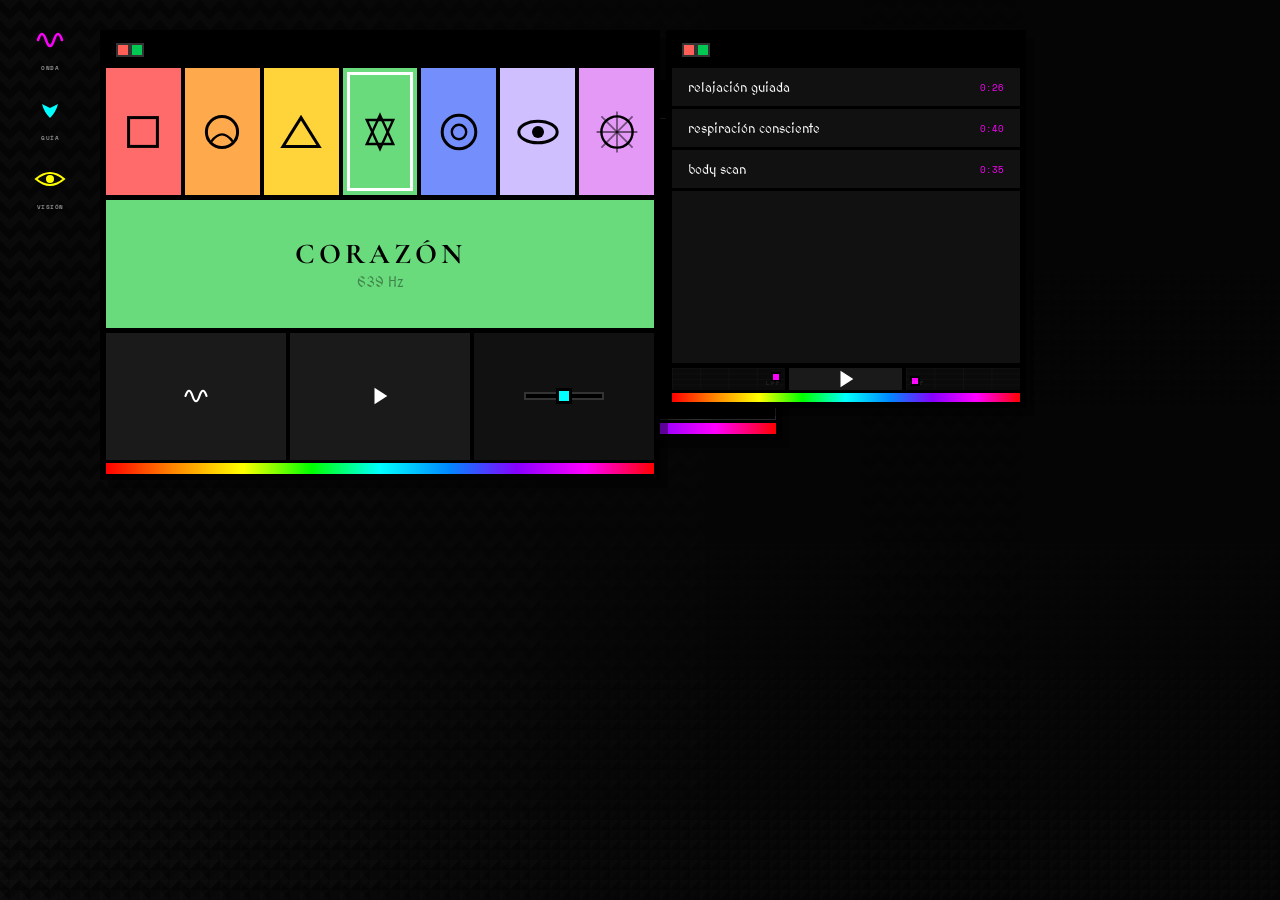
==== index.html @ 3170e8e4 "feat: fullscreen button, XY filter pads, subtle bg textures Fullscreen: - Green button next to red c" ====
<!DOCTYPE html>
<html lang="es">
<head>
  <meta charset="UTF-8">
  <meta name="viewport" content="width=device-width, initial-scale=1.0">
  <title>meditest</title>
  <link rel="preconnect" href="https://fonts.googleapis.com">
  <link href="https://fonts.googleapis.com/css2?family=Space+Mono:wght@400;700&family=Cormorant+Garamond:ital,wght@0,400;0,700;1,400&family=MedievalSharp&display=swap" rel="stylesheet">
  <link rel="stylesheet" href="style.css">
</head>
<body>

  <div id="escritorio">
    <div id="iconos"></div>
  </div>

  <!-- PLANTILLA: ventana chakra -->
  <template id="tmpl-chakra">
    <div class="ventana ventana-chakra" data-type="chakra">
      <div class="ventana-titlebar">
        <button class="ventana-cerrar" aria-label="cerrar"></button>
        <button class="ventana-fullscreen" aria-label="fullscreen"></button>
      </div>
      <div class="ventana-body">
        <div class="franja franja-chakras">
          <div class="chakra-row"></div>
        </div>
        <div class="franja franja-color">
          <div class="color-info">
            <span class="color-nombre"></span>
            <span class="color-freq"></span>
          </div>
        </div>
        <div class="franja franja-controles">
          <div class="ctrl-col">
            <button class="ctrl-btn modo-btn" title="Cambiar modo de sonido">
              <span class="modo-icon"><svg viewBox="0 0 32 32"><path d="M4 16 Q8 4 12 16 Q16 28 20 16 Q24 4 28 16" fill="none" stroke="currentColor" stroke-width="2.5" stroke-linecap="round"/></svg></span>
              <span class="modo-label"></span>
            </button>
          </div>
          <div class="ctrl-col">
            <button class="ctrl-btn play-btn" title="Play / Pause">
              <svg class="icon-play" viewBox="0 0 24 24" width="22" height="22"><polygon points="6,3 20,12 6,21" fill="currentColor"/></svg>
              <svg class="icon-pause" viewBox="0 0 24 24" width="22" height="22" style="display:none"><rect x="5" y="3" width="4" height="18" fill="currentColor"/><rect x="15" y="3" width="4" height="18" fill="currentColor"/></svg>
            </button>
          </div>
          <div class="ctrl-col">
            <div class="vol-wrap">
              <input type="range" class="vol-slider" min="0" max="1" step="0.01" value="0.5">
            </div>
          </div>
        </div>
        <div class="rainbow-bar"></div>
      </div>
    </div>
  </template>

  <!-- PLANTILLA: ventana meditaciones -->
  <template id="tmpl-medi">
    <div class="ventana ventana-medi" data-type="medi">
      <div class="ventana-titlebar">
        <button class="ventana-cerrar" aria-label="cerrar"></button>
        <button class="ventana-fullscreen" aria-label="fullscreen"></button>
      </div>
      <div class="ventana-body">
        <ul class="medi-lista"></ul>
        <div class="medi-controles">
          <div class="ctrl-col">
            <div class="filter-pad lpf-pad" title="LPF: X=cutoff, Y=resonance">
              <div class="pad-cursor"></div>
              <span class="pad-label">lpf</span>
            </div>
          </div>
          <div class="ctrl-col">
            <button class="ctrl-btn play-btn medi-play" title="Play / Pause">
              <svg class="icon-play" viewBox="0 0 24 24" width="22" height="22"><polygon points="6,3 20,12 6,21" fill="currentColor"/></svg>
              <svg class="icon-pause" viewBox="0 0 24 24" width="22" height="22" style="display:none"><rect x="5" y="3" width="4" height="18" fill="currentColor"/><rect x="15" y="3" width="4" height="18" fill="currentColor"/></svg>
            </button>
          </div>
          <div class="ctrl-col">
            <div class="filter-pad hpf-pad" title="HPF: X=cutoff, Y=resonance">
              <div class="pad-cursor"></div>
              <span class="pad-label">hpf</span>
            </div>
          </div>
        </div>
        <div class="rainbow-bar"></div>
      </div>
    </div>
  </template>

  <!-- PLANTILLA: ventana visualizador -->
  <template id="tmpl-viz">
    <div class="ventana ventana-viz" data-type="viz">
      <div class="ventana-titlebar">
        <button class="ventana-cerrar" aria-label="cerrar"></button>
        <button class="ventana-fullscreen" aria-label="fullscreen"></button>
      </div>
      <div class="ventana-body viz-body">
        <canvas class="viz-canvas"></canvas>
        <div class="viz-overlay">
          <span class="viz-preset-name"></span>
        </div>
        <div class="viz-no-audio">play something to see visuals</div>
      </div>
      <div class="rainbow-bar"></div>
    </div>
  </template>

  <!-- butterchurn -->
  <script src="vendor/butterchurn-presets/base.min.js" defer></script>
  <script type="module">
    import butterchurn from './vendor/butterchurn/butterchurn.js';
    window.butterchurn = butterchurn;
    window.dispatchEvent(new Event('butterchurn-ready'));
  </script>

  <!-- app modules -->
  <script src="audio-global.js"></script>
  <script src="sound-engines.js"></script>
  <script src="windows.js"></script>
  <script src="app-chakra.js"></script>
  <script src="app-medi.js"></script>
  <script src="app-viz.js"></script>
  <script src="app.js"></script>
</body>
</html>
---- style.css ----
/*
 * meditest — estilos
 *
 * Arcade cósmico: fondo negro + texturas geométricas visibles,
 * bordes muy gruesos negros, bloques de color sólido,
 * mix-blend-mode: difference en texturas,
 * fuentes: Cormorant Garamond (títulos), MedievalSharp (cuerpo), Space Mono (UI)
 */

/* ── reset ── */
*, *::before, *::after { margin: 0; padding: 0; box-sizing: border-box; }

:root {
  --bg: #050505;
  --surface: #111;
  --border: #000;
  --green: #00a651;
  --green-bright: #00e070;
  --cyan: #00ffff;
  --magenta: #ff00ff;
  --gold: #ffd700;
  --text: #fff;
  --text-dim: #888;
}

body {
  font-family: 'Space Mono', monospace;
  background: var(--bg);
  color: var(--text);
  min-height: 100vh;
  overflow: hidden;
  user-select: none;
}

/* ── TEXTURAS DE FONDO (2 capas sutiles con mask-image para degradado) ── */

/* capa 1: zigzag arrows — se desvanece hacia la derecha */
body::before {
  content: '';
  position: fixed;
  inset: 0;
  z-index: 0;
  pointer-events: none;
  mix-blend-mode: difference;
  opacity: 0.05;
  background-image:
    linear-gradient(135deg, #888 25%, transparent 25%),
    linear-gradient(225deg, #888 25%, transparent 25%),
    linear-gradient(45deg, #888 25%, transparent 25%),
    linear-gradient(315deg, #888 25%, transparent 25%);
  background-position: 10px 0, 10px 0, 0 0, 0 0;
  background-size: 20px 20px;
  -webkit-mask-image: linear-gradient(90deg, #000 0%, transparent 80%);
  mask-image: linear-gradient(90deg, #000 0%, transparent 80%);
}

/* capa 2: diagonal lines — se desvanece hacia arriba */
body::after {
  content: '';
  position: fixed;
  inset: 0;
  z-index: 0;
  pointer-events: none;
  mix-blend-mode: difference;
  opacity: 0.04;
  background-image: linear-gradient(-45deg, transparent, transparent 50%, #777 50%, #777);
  background-size: 10px 10px;
  -webkit-mask-image: linear-gradient(0deg, #000 0%, transparent 70%);
  mask-image: linear-gradient(0deg, #000 0%, transparent 70%);
}

/* ── escritorio ── */
#escritorio {
  width: 100vw;
  height: 100vh;
  position: relative;
  z-index: 1;
}

#iconos {
  position: absolute;
  top: 20px;
  left: 20px;
  display: flex;
  flex-direction: column;
  gap: 18px;
  z-index: 9999;
}

/* ── icono de escritorio ── */
.icono {
  width: 60px;
  display: flex;
  flex-direction: column;
  align-items: center;
  gap: 4px;
  cursor: pointer;
  transition: transform 0.15s;
}

.icono:hover { transform: translateY(-2px); }
.icono:active { transform: translateY(1px); }

.icono-img {
  width: 40px;
  height: 40px;
  display: flex;
  align-items: center;
  justify-content: center;
  background: none;
  border: none;
}

.icono-img svg {
  width: 32px;
  height: 32px;
}

.icono-label {
  font-size: 0.4rem;
  font-weight: 700;
  text-align: center;
  text-transform: uppercase;
  color: var(--text-dim);
  letter-spacing: 0.5px;
  line-height: 1.2;
}

.icono:hover .icono-label { color: var(--text); }

/* ── ventana genérica ── */
.ventana {
  position: absolute;
  background: var(--surface);
  border: 6px solid var(--border);
  display: flex;
  flex-direction: column;
  z-index: 10;
  animation: pop-in 0.2s ease-out;
  min-width: 280px;
  overflow: hidden;
  box-shadow: 8px 8px 0 rgba(0, 0, 0, 0.4);
}

@keyframes pop-in {
  from { opacity: 0; transform: scale(0.95) translateY(8px); }
  to   { opacity: 1; transform: scale(1) translateY(0); }
}

@keyframes pop-out {
  from { opacity: 1; transform: scale(1); }
  to   { opacity: 0; transform: scale(0.96) translateY(6px); }
}

.ventana.closing {
  animation: pop-out 0.15s ease-in forwards;
  pointer-events: none;
}

/* titlebar: thick top bar with close button */
.ventana-titlebar {
  display: flex;
  align-items: center;
  padding: 0 10px;
  height: 32px;
  background: #000;
  border-bottom: 5px solid #000;
  flex-shrink: 0;
  cursor: grab;
}

.ventana-titlebar:active { cursor: grabbing; }

.ventana-cerrar {
  width: 14px;
  height: 14px;
  background: #ff5f57;
  border: 2px solid #333;
  cursor: pointer;
  font-size: 0;
  transition: transform 0.1s;
  flex-shrink: 0;
}

.ventana-cerrar:hover { transform: scale(1.2); }
.ventana-cerrar:active { transform: scale(0.9); }

.ventana-fullscreen {
  width: 14px;
  height: 14px;
  background: #00c853;
  border: 2px solid #333;
  cursor: pointer;
  font-size: 0;
  transition: transform 0.1s, background 0.15s;
  flex-shrink: 0;
}

.ventana-fullscreen:hover { transform: scale(1.2); }
.ventana-fullscreen:active { transform: scale(0.9); }

/* when fullscreen, button turns yellow */
.ventana.is-fullscreen .ventana-fullscreen {
  background: #ffd700;
}

/* fullscreen state */
.ventana.is-fullscreen {
  position: fixed !important;
  top: 0 !important;
  left: 0 !important;
  width: 100vw !important;
  height: 100vh !important;
  z-index: 99990 !important;
  border-radius: 0;
}

/* hide old close btn class if any */
.ventana-cerrar-btn { display: none; }

/* body */
.ventana-body {
  flex: 1;
  display: flex;
  flex-direction: column;
  overflow: hidden;
  min-height: 0;
  position: relative;
}

/* ══════════════════════════════════
   VENTANA CHAKRA
   ══════════════════════════════════ */

.ventana-chakra {
  width: clamp(360px, 55vw, 560px);
  height: clamp(360px, 50vh, 460px);
}

/* franja genérica */
.franja {
  flex: 1;
  display: flex;
  align-items: center;
  justify-content: center;
  min-height: 0;
}

.franja + .franja {
  border-top: 5px solid var(--border);
}

/* franja 1: chakras — bloques de color */
.franja-chakras {
  padding: 0;
  overflow: hidden;
}

.chakra-row {
  display: flex;
  width: 100%;
  height: 100%;
}

.chakra-btn {
  flex: 1;
  display: flex;
  align-items: center;
  justify-content: center;
  height: 100%;
  border: none;
  border-right: 4px solid var(--border);
  background: transparent;
  cursor: pointer;
  padding: 0;
  transition: filter 0.15s;
  font-family: inherit;
  position: relative;
}

.chakra-btn:last-child { border-right: none; }
.chakra-btn:hover { filter: brightness(1.15); }

.chakra-btn.selected::after {
  content: '';
  position: absolute;
  inset: 4px;
  border: 3px solid #fff;
  pointer-events: none;
}

.chakra-btn svg {
  width: 48px;
  height: 48px;
}

/* franja 2: color */
.franja-color {
  transition: background 0.35s ease;
  position: relative;
}

.color-info {
  display: flex;
  flex-direction: column;
  align-items: center;
  gap: 2px;
  position: relative;
  z-index: 1;
}

.color-nombre {
  font-family: 'Cormorant Garamond', serif;
  font-size: clamp(1.2rem, 3.5vw, 1.8rem);
  font-weight: 700;
  text-transform: uppercase;
  color: #000;
  letter-spacing: 4px;
}

.color-freq {
  font-family: 'MedievalSharp', serif;
  font-size: clamp(0.65rem, 1.8vw, 0.85rem);
  color: rgba(0, 0, 0, 0.4);
}

/* franja 3: controles — 3 columnas */
.franja-controles {
  background: var(--surface);
  padding: 0;
  display: flex;
  align-items: stretch;
  justify-content: stretch;
}

.ctrl-col {
  flex: 1;
  display: flex;
  align-items: stretch;
  justify-content: stretch;
  border-right: 4px solid var(--border);
}

.ctrl-col:last-child { border-right: none; }

.ctrl-btn {
  width: 100%;
  height: 100%;
  border: none;
  background: #1a1a1a;
  cursor: pointer;
  display: flex;
  align-items: center;
  justify-content: center;
  transition: background 0.15s;
  font-family: 'Space Mono', monospace;
  color: var(--text);
}

.ctrl-btn:hover { background: #222; }

.ctrl-btn.active {
  background: var(--magenta);
  color: #000;
}

.modo-btn {
  flex-direction: column;
  gap: 0;
}

.modo-icon {
  display: flex;
  align-items: center;
  justify-content: center;
}

.modo-icon svg {
  width: 28px;
  height: 28px;
}

.modo-label:empty {
  display: none;
}

.play-btn svg { width: 22px; height: 22px; }

/* vol wrap fills its cell */
.vol-wrap {
  width: 100%;
  height: 100%;
  display: flex;
  align-items: center;
  justify-content: center;
}

/* volumen */
.vol-wrap {
  display: flex;
  align-items: center;
  gap: 6px;
  color: var(--text-dim);
}

.vol-slider {
  -webkit-appearance: none;
  appearance: none;
  width: clamp(50px, 10vw, 80px);
  height: 8px;
  background: #000;
  border: 2px solid #333;
  outline: none;
}

.vol-slider::-webkit-slider-thumb {
  -webkit-appearance: none;
  width: 16px;
  height: 16px;
  background: var(--cyan);
  border: 3px solid #000;
  cursor: pointer;
}

.vol-slider::-moz-range-thumb {
  width: 16px;
  height: 16px;
  background: var(--cyan);
  border: 3px solid #000;
  cursor: pointer;
  border-radius: 0;
}

/* rainbow bar */
.rainbow-bar {
  height: 14px;
  background: linear-gradient(90deg, #ff0000, #ff8800, #ffff00, #00ff00, #00ffff, #0088ff, #8800ff, #ff00ff, #ff0000);
  border-top: 3px solid var(--border);
  flex-shrink: 0;
}

/* no corner decorations */

/* ══════════════════════════════════
   VENTANA MEDITACIONES
   ══════════════════════════════════ */

.ventana-medi {
  width: clamp(260px, 36vw, 360px);
  height: clamp(280px, 42vh, 380px);
}

.ventana-medi .ventana-body {
  flex: 1;
  min-height: 0;
}

.medi-lista {
  list-style: none;
  flex: 1;
  overflow-y: auto;
  padding: 0;
  min-height: 0;
}

.medi-item {
  display: flex;
  align-items: center;
  justify-content: space-between;
  padding: 11px 16px;
  cursor: pointer;
  transition: background 0.15s;
  border-bottom: 3px solid var(--border);
  gap: 8px;
}

.medi-item:hover {
  background: #1a1a1a;
}

.medi-item.active {
  color: var(--cyan);
  background: #0a1a1a;
  border-left: 5px solid var(--cyan);
}

.medi-name {
  font-family: 'MedievalSharp', serif;
  font-size: 0.8rem;
}

.medi-dur {
  font-family: 'Space Mono', monospace;
  font-size: 0.55rem;
  color: var(--magenta);
  flex-shrink: 0;
}

.medi-controles {
  display: flex;
  align-items: stretch;
  justify-content: stretch;
  border-top: 5px solid var(--border);
  background: var(--surface);
  /* same height as chakra controls franja */
}

.medi-controles .ctrl-col {
  flex: 1;
  display: flex;
  align-items: stretch;
  justify-content: stretch;
  border-right: 4px solid var(--border);
}

.medi-controles .ctrl-col:last-child { border-right: none; }

.medi-now {
  display: none;
}

.medi-play {
  width: 100%;
  height: 100%;
  border: none;
}

/* XY filter pads */
.filter-pad {
  width: 100%;
  height: 100%;
  position: relative;
  background: #0a0a0a;
  cursor: crosshair;
  overflow: hidden;
  touch-action: none;
}

/* subtle grid lines inside pad */
.filter-pad::before {
  content: '';
  position: absolute;
  inset: 0;
  pointer-events: none;
  opacity: 0.08;
  background-image:
    linear-gradient(rgba(255,255,255,0.3) 1px, transparent 1px),
    linear-gradient(90deg, rgba(255,255,255,0.3) 1px, transparent 1px);
  background-size: 25% 25%;
}

.pad-cursor {
  position: absolute;
  width: 10px;
  height: 10px;
  background: var(--magenta);
  border: 2px solid #000;
  pointer-events: none;
  /* default position: top-right for LPF (max freq, min Q), bottom-left for HPF */
  right: 4px;
  top: 4px;
}

.hpf-pad .pad-cursor {
  right: auto;
  top: auto;
  left: 4px;
  bottom: 4px;
}

.pad-label {
  position: absolute;
  bottom: 3px;
  right: 4px;
  font-size: 0.4rem;
  color: rgba(255,255,255,0.15);
  text-transform: uppercase;
  letter-spacing: 1px;
  pointer-events: none;
}

.hpf-pad .pad-label {
  right: auto;
  left: 4px;
}

/* no corner decorations for medi */

/* rainbow for medi */
.ventana-medi .rainbow-bar {
  height: 12px;
}

/* ══════════════════════════════════
   VENTANA VISUALIZER
   ══════════════════════════════════ */

.ventana-viz {
  width: clamp(320px, 45vw, 500px);
  height: clamp(280px, 40vh, 400px);
}

.viz-body {
  flex: 1;
  position: relative;
  background: #000;
  min-height: 0;
}

.viz-canvas {
  width: 100%;
  height: 100%;
  display: block;
}

.viz-overlay {
  position: absolute;
  bottom: 8px;
  left: 0;
  right: 0;
  display: flex;
  align-items: center;
  justify-content: center;
  pointer-events: none;
}

.viz-preset-name {
  font-size: 0.45rem;
  color: rgba(255, 255, 255, 0.3);
  text-transform: lowercase;
  letter-spacing: 0.5px;
}

.viz-no-audio {
  position: absolute;
  inset: 0;
  display: flex;
  align-items: center;
  justify-content: center;
  font-family: 'MedievalSharp', serif;
  font-size: 0.7rem;
  color: var(--text-dim);
  letter-spacing: 1px;
}

/* ── scrollbar ── */
::-webkit-scrollbar { width: 6px; }
::-webkit-scrollbar-track { background: #000; }
::-webkit-scrollbar-thumb { background: #333; }
::-webkit-scrollbar-thumb:hover { background: #555; }

/* ── responsive ── */
@media (max-width: 600px) {
  #iconos {
    flex-direction: row;
    flex-wrap: wrap;
    top: 10px;
    left: 10px;
    gap: 10px;
  }

  .ventana {
    min-width: 0;
    width: calc(100vw - 16px) !important;
    left: 8px !important;
  }

  .ventana-chakra, .ventana-medi, .ventana-viz {
    width: calc(100vw - 16px) !important;
  }

  .chakra-btn svg {
    width: 32px;
    height: 32px;
  }
}
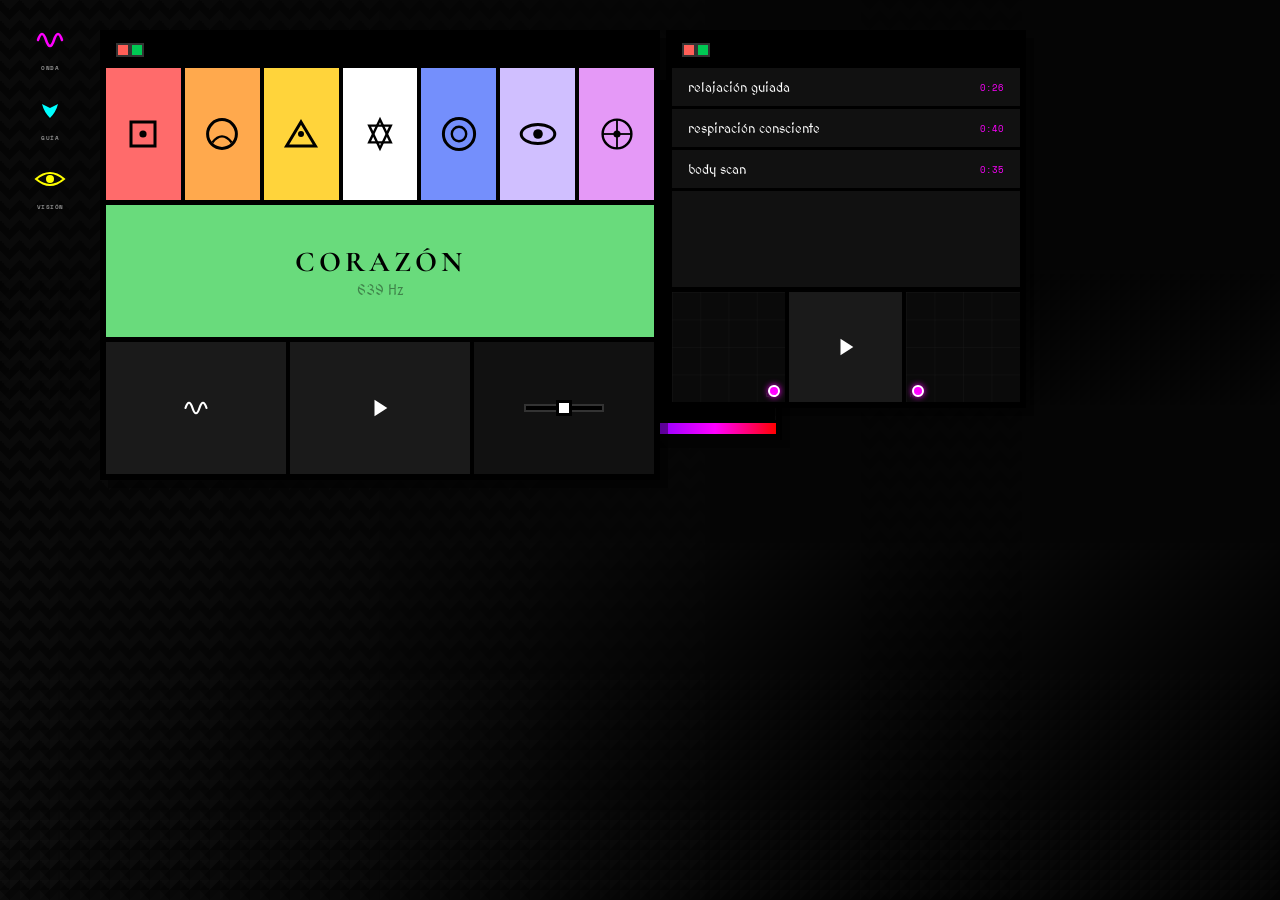
==== commit 74b5fc53: "fix: chakra icons, mode toggle icons, white controls, no rainbow, Q fix Chakra icons: - All SVGs con" ====
--- a/index.html
+++ b/index.html
@@ -50,7 +50,6 @@
             </div>
           </div>
         </div>
-        <div class="rainbow-bar"></div>
       </div>
     </div>
   </template>
@@ -84,7 +83,6 @@
             </div>
           </div>
         </div>
-        <div class="rainbow-bar"></div>
       </div>
     </div>
   </template>
--- a/style.css
+++ b/style.css
@@ -278,15 +278,12 @@
   position: relative;
 }
 
+.chakra-btn { background: var(--ch-bg, #333); }
 .chakra-btn:last-child { border-right: none; }
 .chakra-btn:hover { filter: brightness(1.15); }
 
-.chakra-btn.selected::after {
-  content: '';
-  position: absolute;
-  inset: 4px;
-  border: 3px solid #fff;
-  pointer-events: none;
+.chakra-btn.selected {
+  background: #fff;
 }
 
 .chakra-btn svg {
@@ -384,6 +381,7 @@
   display: none;
 }
 
+.play-btn { color: #fff; }
 .play-btn svg { width: 22px; height: 22px; }
 
 /* vol wrap fills its cell */
@@ -417,7 +415,7 @@
   -webkit-appearance: none;
   width: 16px;
   height: 16px;
-  background: var(--cyan);
+  background: #fff;
   border: 3px solid #000;
   cursor: pointer;
 }
@@ -425,7 +423,7 @@
 .vol-slider::-moz-range-thumb {
   width: 16px;
   height: 16px;
-  background: var(--cyan);
+  background: #fff;
   border: 3px solid #000;
   cursor: pointer;
   border-radius: 0;
@@ -453,11 +451,13 @@
 .ventana-medi .ventana-body {
   flex: 1;
   min-height: 0;
+  display: flex;
+  flex-direction: column;
 }
 
 .medi-lista {
   list-style: none;
-  flex: 1;
+  flex: 2;
   overflow-y: auto;
   padding: 0;
   min-height: 0;
@@ -502,7 +502,7 @@
   justify-content: stretch;
   border-top: 5px solid var(--border);
   background: var(--surface);
-  /* same height as chakra controls franja */
+  flex: 1;
 }
 
 .medi-controles .ctrl-col {
@@ -551,21 +551,22 @@
 
 .pad-cursor {
   position: absolute;
-  width: 10px;
-  height: 10px;
+  width: 12px;
+  height: 12px;
   background: var(--magenta);
-  border: 2px solid #000;
+  border: 2px solid #fff;
+  border-radius: 50%;
   pointer-events: none;
-  /* default position: top-right for LPF (max freq, min Q), bottom-left for HPF */
-  right: 4px;
-  top: 4px;
+  transform: translate(-50%, -50%);
+  /* default: LPF top-right (max freq, min Q) */
+  left: 90%;
+  top: 90%;
+  box-shadow: 0 0 6px var(--magenta);
 }
 
 .hpf-pad .pad-cursor {
-  right: auto;
-  top: auto;
-  left: 4px;
-  bottom: 4px;
+  left: 10%;
+  top: 90%;
 }
 
 .pad-label {
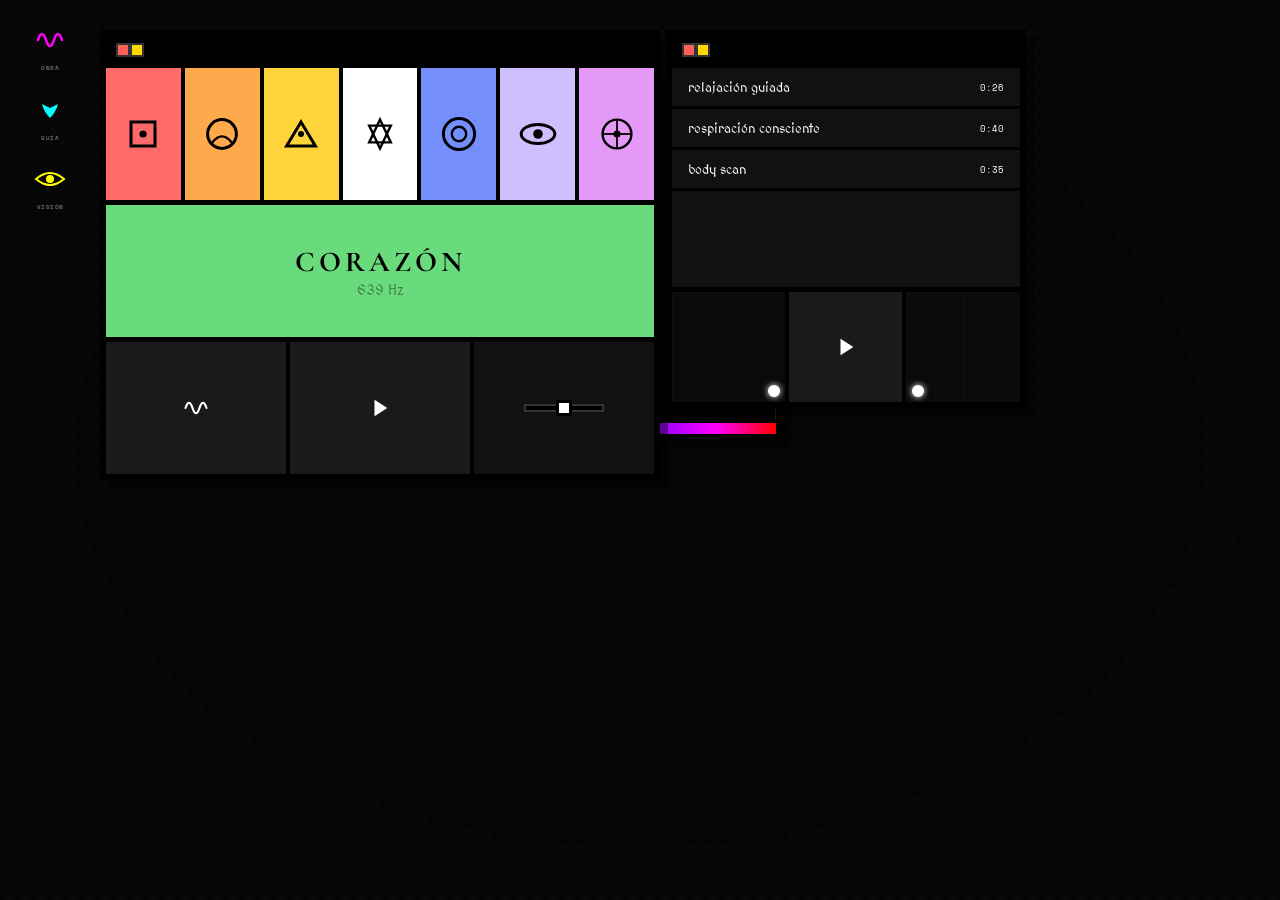
==== commit 352f061d: "feat: snap-to-grid, strip colors, radial bg textures Snap-to-grid (yellow button): - Divides viewpor" ====
--- a/index.html
+++ b/index.html
@@ -19,7 +19,7 @@
     <div class="ventana ventana-chakra" data-type="chakra">
       <div class="ventana-titlebar">
         <button class="ventana-cerrar" aria-label="cerrar"></button>
-        <button class="ventana-fullscreen" aria-label="fullscreen"></button>
+        <button class="ventana-snap" aria-label="snap to grid"></button>
       </div>
       <div class="ventana-body">
         <div class="franja franja-chakras">
@@ -59,7 +59,7 @@
     <div class="ventana ventana-medi" data-type="medi">
       <div class="ventana-titlebar">
         <button class="ventana-cerrar" aria-label="cerrar"></button>
-        <button class="ventana-fullscreen" aria-label="fullscreen"></button>
+        <button class="ventana-snap" aria-label="snap to grid"></button>
       </div>
       <div class="ventana-body">
         <ul class="medi-lista"></ul>
@@ -92,7 +92,7 @@
     <div class="ventana ventana-viz" data-type="viz">
       <div class="ventana-titlebar">
         <button class="ventana-cerrar" aria-label="cerrar"></button>
-        <button class="ventana-fullscreen" aria-label="fullscreen"></button>
+        <button class="ventana-snap" aria-label="snap to grid"></button>
       </div>
       <div class="ventana-body viz-body">
         <canvas class="viz-canvas"></canvas>
--- a/style.css
+++ b/style.css
@@ -14,13 +14,8 @@
   --bg: #050505;
   --surface: #111;
   --border: #000;
-  --green: #00a651;
-  --green-bright: #00e070;
-  --cyan: #00ffff;
-  --magenta: #ff00ff;
-  --gold: #ffd700;
   --text: #fff;
-  --text-dim: #888;
+  --text-dim: #666;
 }
 
 body {
@@ -32,9 +27,9 @@
   user-select: none;
 }
 
-/* ── TEXTURAS DE FONDO (2 capas sutiles con mask-image para degradado) ── */
-
-/* capa 1: zigzag arrows — se desvanece hacia la derecha */
+/* ── TEXTURAS DE FONDO (radiales + pattern con opacidades) ── */
+
+/* capa 1: dots pattern con variación radial de opacidad */
 body::before {
   content: '';
   position: fixed;
@@ -44,17 +39,14 @@
   mix-blend-mode: difference;
   opacity: 0.05;
   background-image:
-    linear-gradient(135deg, #888 25%, transparent 25%),
-    linear-gradient(225deg, #888 25%, transparent 25%),
-    linear-gradient(45deg, #888 25%, transparent 25%),
-    linear-gradient(315deg, #888 25%, transparent 25%);
-  background-position: 10px 0, 10px 0, 0 0, 0 0;
-  background-size: 20px 20px;
-  -webkit-mask-image: linear-gradient(90deg, #000 0%, transparent 80%);
-  mask-image: linear-gradient(90deg, #000 0%, transparent 80%);
-}
-
-/* capa 2: diagonal lines — se desvanece hacia arriba */
+    radial-gradient(circle, #999 1.2px, transparent 1.2px);
+  background-size: 24px 24px;
+  /* radial mask: visible en centro, desvanece en bordes */
+  -webkit-mask-image: radial-gradient(ellipse at 50% 50%, #000 20%, transparent 75%);
+  mask-image: radial-gradient(ellipse at 50% 50%, #000 20%, transparent 75%);
+}
+
+/* capa 2: zigzag pattern con variación radial opuesta */
 body::after {
   content: '';
   position: fixed;
@@ -63,10 +55,16 @@
   pointer-events: none;
   mix-blend-mode: difference;
   opacity: 0.04;
-  background-image: linear-gradient(-45deg, transparent, transparent 50%, #777 50%, #777);
-  background-size: 10px 10px;
-  -webkit-mask-image: linear-gradient(0deg, #000 0%, transparent 70%);
-  mask-image: linear-gradient(0deg, #000 0%, transparent 70%);
+  background-image:
+    linear-gradient(135deg, #777 25%, transparent 25%),
+    linear-gradient(225deg, #777 25%, transparent 25%),
+    linear-gradient(45deg, #777 25%, transparent 25%),
+    linear-gradient(315deg, #777 25%, transparent 25%);
+  background-position: 8px 0, 8px 0, 0 0, 0 0;
+  background-size: 16px 16px;
+  /* radial mask opuesta: visible en bordes, desvanece en centro */
+  -webkit-mask-image: radial-gradient(ellipse at 50% 50%, transparent 15%, #000 70%);
+  mask-image: radial-gradient(ellipse at 50% 50%, transparent 15%, #000 70%);
 }
 
 /* ── escritorio ── */
@@ -185,34 +183,25 @@
 .ventana-cerrar:hover { transform: scale(1.2); }
 .ventana-cerrar:active { transform: scale(0.9); }
 
-.ventana-fullscreen {
+.ventana-snap {
   width: 14px;
   height: 14px;
-  background: #00c853;
+  background: #ffd700;
   border: 2px solid #333;
   cursor: pointer;
   font-size: 0;
-  transition: transform 0.1s, background 0.15s;
+  transition: transform 0.1s, opacity 0.15s;
   flex-shrink: 0;
 }
 
-.ventana-fullscreen:hover { transform: scale(1.2); }
-.ventana-fullscreen:active { transform: scale(0.9); }
-
-/* when fullscreen, button turns yellow */
-.ventana.is-fullscreen .ventana-fullscreen {
-  background: #ffd700;
-}
-
-/* fullscreen state */
-.ventana.is-fullscreen {
-  position: fixed !important;
-  top: 0 !important;
-  left: 0 !important;
-  width: 100vw !important;
-  height: 100vh !important;
-  z-index: 99990 !important;
-  border-radius: 0;
+.ventana-snap:hover { transform: scale(1.2); }
+.ventana-snap:active { transform: scale(0.9); }
+.ventana-snap.disabled { opacity: 0.3; cursor: default; }
+.ventana-snap.disabled:hover { transform: none; }
+
+/* snapped state */
+.ventana.is-snapped {
+  transition: top 0.2s, left 0.2s, width 0.2s, height 0.2s;
 }
 
 /* hide old close btn class if any */
@@ -357,7 +346,7 @@
 .ctrl-btn:hover { background: #222; }
 
 .ctrl-btn.active {
-  background: var(--magenta);
+  background: #fff;
   color: #000;
 }
 
@@ -479,9 +468,9 @@
 }
 
 .medi-item.active {
-  color: var(--cyan);
+  color: #aaa;
   background: #0a1a1a;
-  border-left: 5px solid var(--cyan);
+  border-left: 5px solid #aaa;
 }
 
 .medi-name {
@@ -492,7 +481,7 @@
 .medi-dur {
   font-family: 'Space Mono', monospace;
   font-size: 0.55rem;
-  color: var(--magenta);
+  color: #fff;
   flex-shrink: 0;
 }
 
@@ -553,7 +542,7 @@
   position: absolute;
   width: 12px;
   height: 12px;
-  background: var(--magenta);
+  background: #fff;
   border: 2px solid #fff;
   border-radius: 50%;
   pointer-events: none;
@@ -561,7 +550,7 @@
   /* default: LPF top-right (max freq, min Q) */
   left: 90%;
   top: 90%;
-  box-shadow: 0 0 6px var(--magenta);
+  box-shadow: 0 0 6px #fff;
 }
 
 .hpf-pad .pad-cursor {
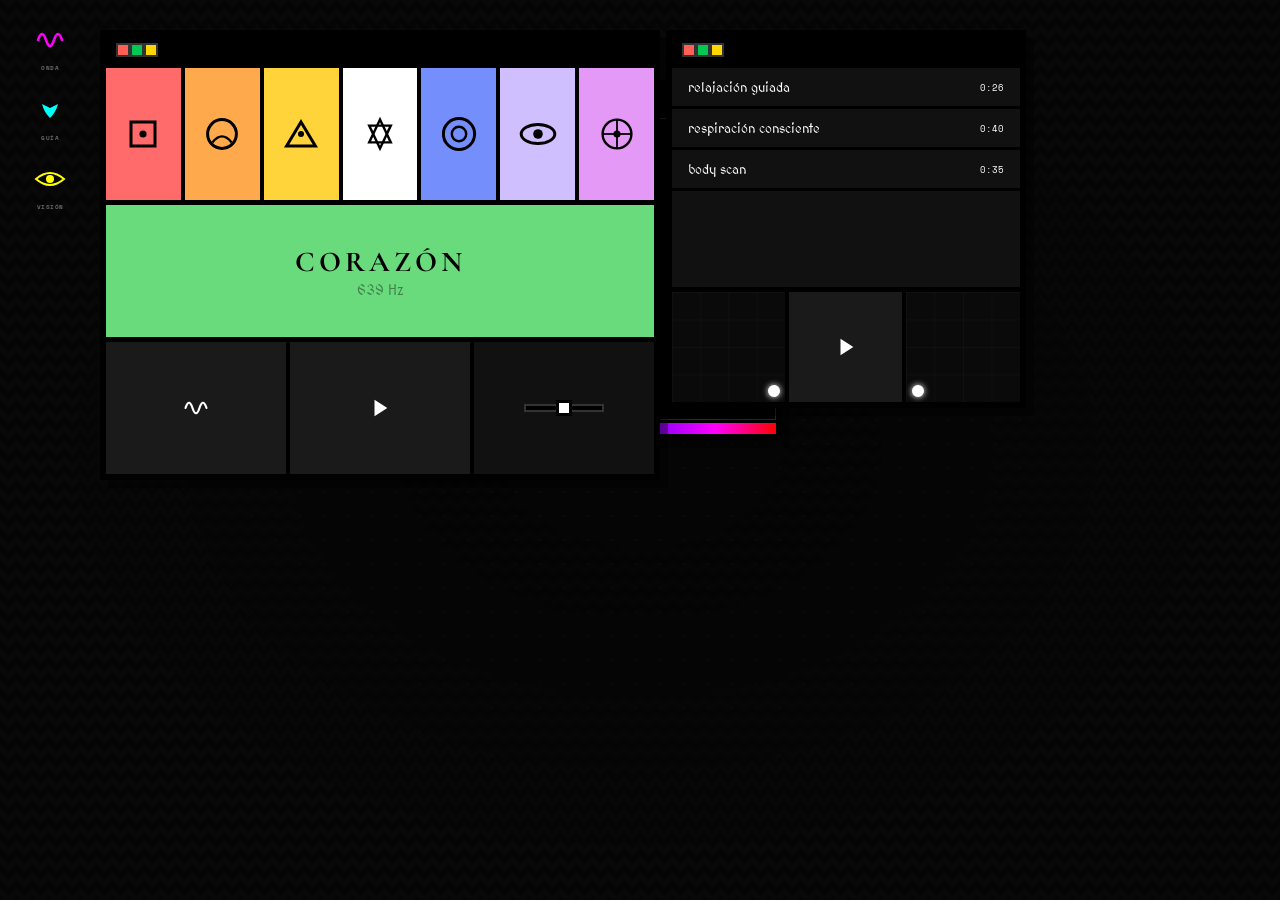
==== commit d4918d3e: "feat: add green fullscreen button + fix snap toggle + fix chakra SVG sizing Titlebar now has 3 butto" ====
--- a/index.html
+++ b/index.html
@@ -19,6 +19,7 @@
     <div class="ventana ventana-chakra" data-type="chakra">
       <div class="ventana-titlebar">
         <button class="ventana-cerrar" aria-label="cerrar"></button>
+        <button class="ventana-fullscreen" aria-label="fullscreen"></button>
         <button class="ventana-snap" aria-label="snap to grid"></button>
       </div>
       <div class="ventana-body">
@@ -59,6 +60,7 @@
     <div class="ventana ventana-medi" data-type="medi">
       <div class="ventana-titlebar">
         <button class="ventana-cerrar" aria-label="cerrar"></button>
+        <button class="ventana-fullscreen" aria-label="fullscreen"></button>
         <button class="ventana-snap" aria-label="snap to grid"></button>
       </div>
       <div class="ventana-body">
@@ -92,6 +94,7 @@
     <div class="ventana ventana-viz" data-type="viz">
       <div class="ventana-titlebar">
         <button class="ventana-cerrar" aria-label="cerrar"></button>
+        <button class="ventana-fullscreen" aria-label="fullscreen"></button>
         <button class="ventana-snap" aria-label="snap to grid"></button>
       </div>
       <div class="ventana-body viz-body">
--- a/style.css
+++ b/style.css
@@ -183,6 +183,32 @@
 .ventana-cerrar:hover { transform: scale(1.2); }
 .ventana-cerrar:active { transform: scale(0.9); }
 
+/* green = fullscreen toggle */
+.ventana-fullscreen {
+  width: 14px;
+  height: 14px;
+  background: #00c853;
+  border: 2px solid #333;
+  cursor: pointer;
+  font-size: 0;
+  transition: transform 0.1s, background 0.15s;
+  flex-shrink: 0;
+}
+
+.ventana-fullscreen:hover { transform: scale(1.2); }
+.ventana-fullscreen:active { transform: scale(0.9); }
+.ventana-fullscreen.is-on { background: #fff; }
+
+.ventana.is-fullscreen {
+  position: fixed !important;
+  top: 0 !important;
+  left: 0 !important;
+  width: 100vw !important;
+  height: 100vh !important;
+  z-index: 99990 !important;
+}
+
+/* yellow = snap-to-grid toggle */
 .ventana-snap {
   width: 14px;
   height: 14px;
@@ -190,16 +216,16 @@
   border: 2px solid #333;
   cursor: pointer;
   font-size: 0;
-  transition: transform 0.1s, opacity 0.15s;
+  transition: transform 0.1s, background 0.15s, opacity 0.15s;
   flex-shrink: 0;
 }
 
 .ventana-snap:hover { transform: scale(1.2); }
 .ventana-snap:active { transform: scale(0.9); }
+.ventana-snap.is-on { background: #fff; }
 .ventana-snap.disabled { opacity: 0.3; cursor: default; }
 .ventana-snap.disabled:hover { transform: none; }
 
-/* snapped state */
 .ventana.is-snapped {
   transition: top 0.2s, left 0.2s, width 0.2s, height 0.2s;
 }
@@ -242,7 +268,7 @@
 /* franja 1: chakras — bloques de color */
 .franja-chakras {
   padding: 0;
-  overflow: hidden;
+  overflow: visible;
 }
 
 .chakra-row {
@@ -276,8 +302,10 @@
 }
 
 .chakra-btn svg {
-  width: 48px;
-  height: 48px;
+  width: 70%;
+  height: 70%;
+  max-width: 48px;
+  max-height: 48px;
 }
 
 /* franja 2: color */
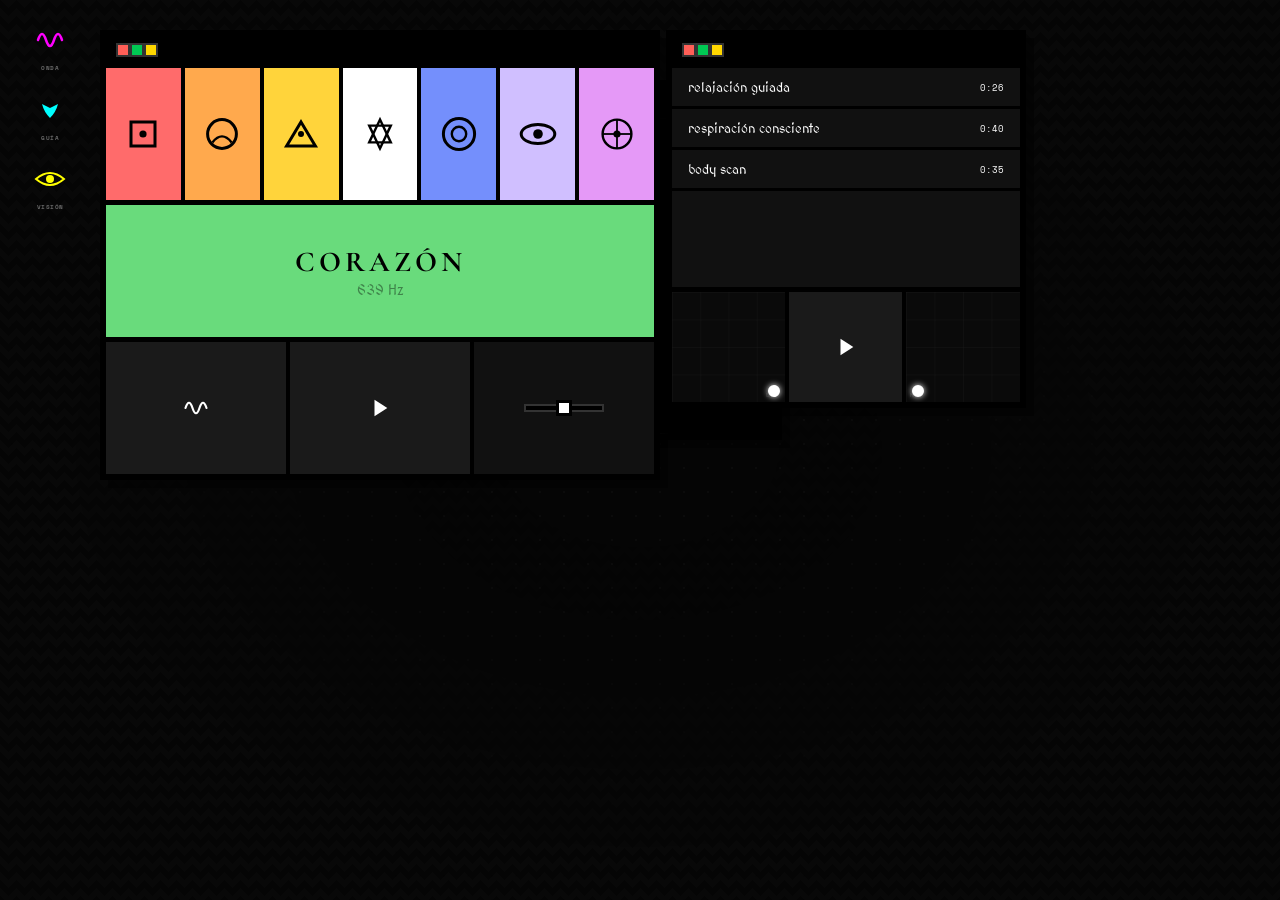
==== commit 519415a9: "fix: remove rainbow bar from visualizer window Co-Authored-By: Claude Opus 4.6 (1M context) <noreply" ====
--- a/index.html
+++ b/index.html
@@ -104,7 +104,6 @@
         </div>
         <div class="viz-no-audio">play something to see visuals</div>
       </div>
-      <div class="rainbow-bar"></div>
     </div>
   </template>
 
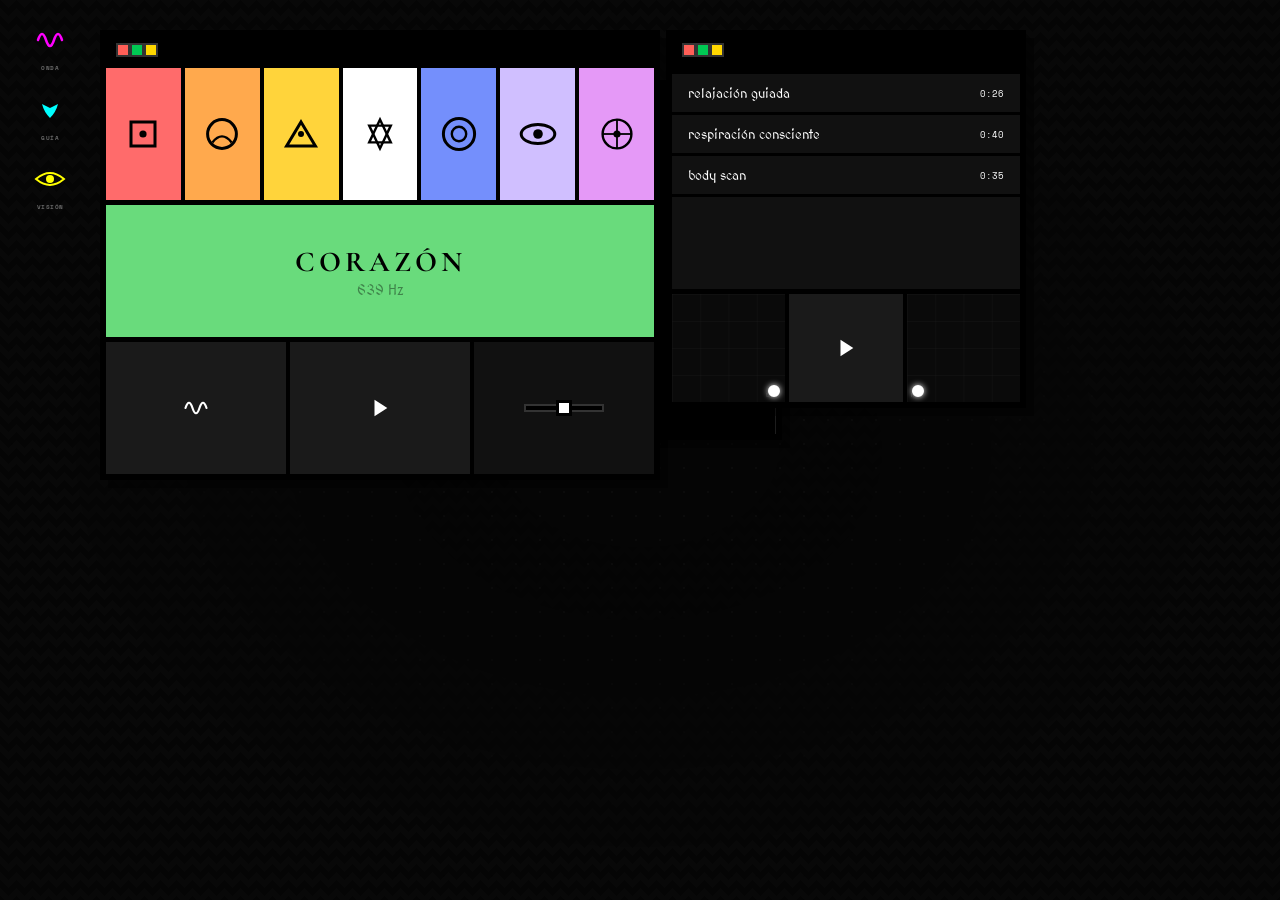
==== commit ccd420a1: "feat: add seekable progress bar to meditation player Thin white bar at top of meditation window show" ====
--- a/index.html
+++ b/index.html
@@ -64,6 +64,9 @@
         <button class="ventana-snap" aria-label="snap to grid"></button>
       </div>
       <div class="ventana-body">
+        <div class="medi-progress" title="click to seek">
+          <div class="medi-progress-fill"></div>
+        </div>
         <ul class="medi-lista"></ul>
         <div class="medi-controles">
           <div class="ctrl-col">
--- a/style.css
+++ b/style.css
@@ -472,6 +472,24 @@
   flex-direction: column;
 }
 
+/* progress bar */
+.medi-progress {
+  height: 6px;
+  background: #000;
+  cursor: pointer;
+  flex-shrink: 0;
+  position: relative;
+  border-bottom: 2px solid var(--border);
+}
+
+.medi-progress-fill {
+  height: 100%;
+  background: #fff;
+  width: 0%;
+  transition: width 0.1s linear;
+  pointer-events: none;
+}
+
 .medi-lista {
   list-style: none;
   flex: 2;
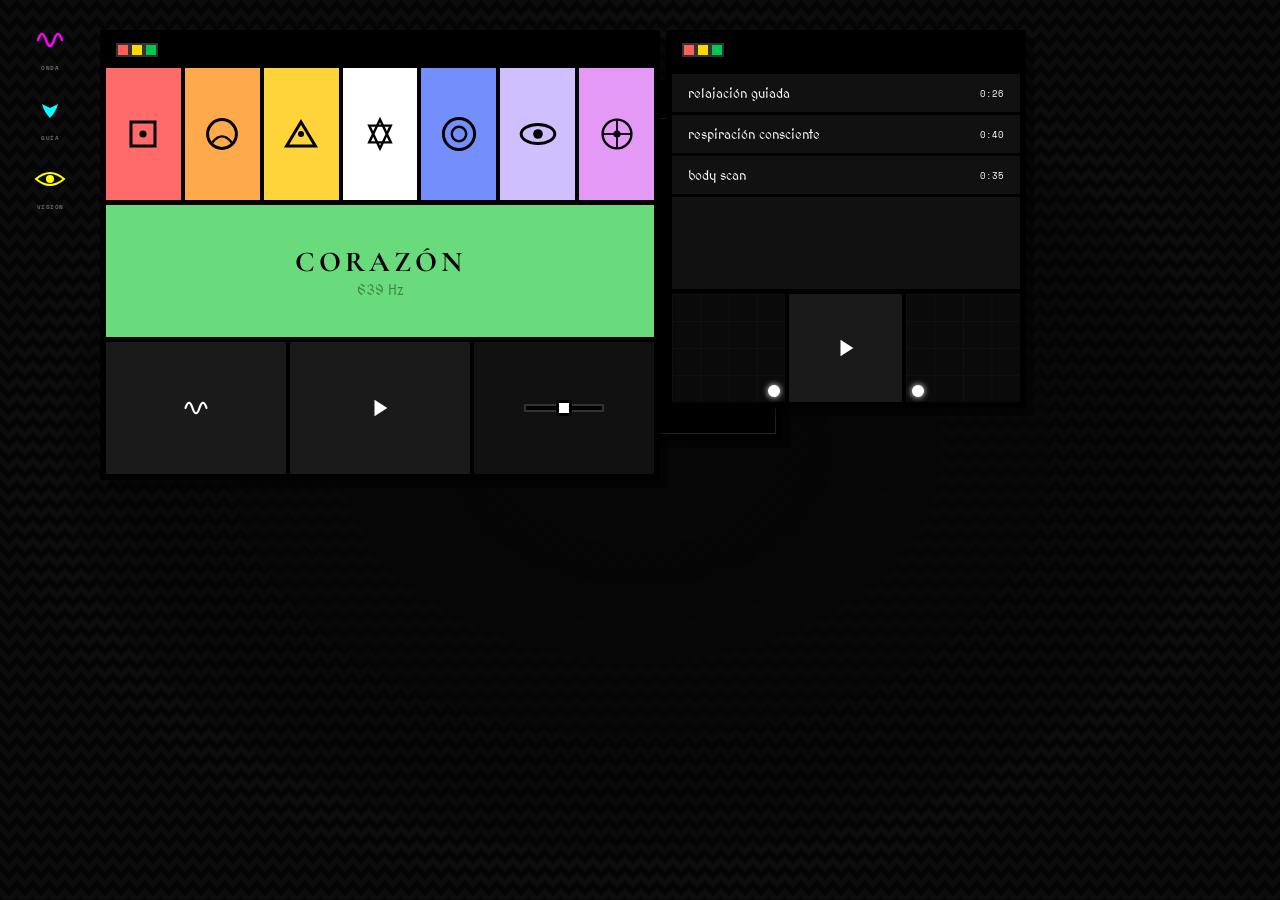
==== commit 3a93206a: "design: reorder buttons red-yellow-green, animate fullscreen, subtle center - Titlebar buttons now: " ====
--- a/index.html
+++ b/index.html
@@ -19,8 +19,8 @@
     <div class="ventana ventana-chakra" data-type="chakra">
       <div class="ventana-titlebar">
         <button class="ventana-cerrar" aria-label="cerrar"></button>
+        <button class="ventana-snap" aria-label="snap to grid"></button>
         <button class="ventana-fullscreen" aria-label="fullscreen"></button>
-        <button class="ventana-snap" aria-label="snap to grid"></button>
       </div>
       <div class="ventana-body">
         <div class="franja franja-chakras">
@@ -60,8 +60,8 @@
     <div class="ventana ventana-medi" data-type="medi">
       <div class="ventana-titlebar">
         <button class="ventana-cerrar" aria-label="cerrar"></button>
+        <button class="ventana-snap" aria-label="snap to grid"></button>
         <button class="ventana-fullscreen" aria-label="fullscreen"></button>
-        <button class="ventana-snap" aria-label="snap to grid"></button>
       </div>
       <div class="ventana-body">
         <div class="medi-progress" title="click to seek">
@@ -97,8 +97,8 @@
     <div class="ventana ventana-viz" data-type="viz">
       <div class="ventana-titlebar">
         <button class="ventana-cerrar" aria-label="cerrar"></button>
+        <button class="ventana-snap" aria-label="snap to grid"></button>
         <button class="ventana-fullscreen" aria-label="fullscreen"></button>
-        <button class="ventana-snap" aria-label="snap to grid"></button>
       </div>
       <div class="ventana-body viz-body">
         <canvas class="viz-canvas"></canvas>
--- a/style.css
+++ b/style.css
@@ -36,14 +36,8 @@
   inset: 0;
   z-index: 0;
   pointer-events: none;
-  mix-blend-mode: difference;
-  opacity: 0.05;
-  background-image:
-    radial-gradient(circle, #999 1.2px, transparent 1.2px);
-  background-size: 24px 24px;
-  /* radial mask: visible en centro, desvanece en bordes */
-  -webkit-mask-image: radial-gradient(ellipse at 50% 50%, #000 20%, transparent 75%);
-  mask-image: radial-gradient(ellipse at 50% 50%, #000 20%, transparent 75%);
+  opacity: 0.04;
+  background: radial-gradient(ellipse at 50% 50%, #444 0%, transparent 65%);
 }
 
 /* capa 2: zigzag pattern con variación radial opuesta */
@@ -54,12 +48,12 @@
   z-index: 0;
   pointer-events: none;
   mix-blend-mode: difference;
-  opacity: 0.04;
+  opacity: 0.07;
   background-image:
-    linear-gradient(135deg, #777 25%, transparent 25%),
-    linear-gradient(225deg, #777 25%, transparent 25%),
-    linear-gradient(45deg, #777 25%, transparent 25%),
-    linear-gradient(315deg, #777 25%, transparent 25%);
+    linear-gradient(135deg, #888 25%, transparent 25%),
+    linear-gradient(225deg, #888 25%, transparent 25%),
+    linear-gradient(45deg, #888 25%, transparent 25%),
+    linear-gradient(315deg, #888 25%, transparent 25%);
   background-position: 8px 0, 8px 0, 0 0, 0 0;
   background-size: 16px 16px;
   /* radial mask opuesta: visible en bordes, desvanece en centro */
@@ -183,7 +177,25 @@
 .ventana-cerrar:hover { transform: scale(1.2); }
 .ventana-cerrar:active { transform: scale(0.9); }
 
-/* green = fullscreen toggle */
+/* yellow = snap-to-grid toggle (middle button) */
+.ventana-snap {
+  width: 14px;
+  height: 14px;
+  background: #ffd700;
+  border: 2px solid #333;
+  cursor: pointer;
+  font-size: 0;
+  transition: transform 0.1s, background 0.15s, opacity 0.15s;
+  flex-shrink: 0;
+}
+
+.ventana-snap:hover { transform: scale(1.2); }
+.ventana-snap:active { transform: scale(0.9); }
+.ventana-snap.is-on { background: #fff; }
+.ventana-snap.disabled { opacity: 0.3; cursor: default; }
+.ventana-snap.disabled:hover { transform: none; }
+
+/* green = fullscreen toggle (right button) */
 .ventana-fullscreen {
   width: 14px;
   height: 14px;
@@ -198,6 +210,12 @@
 .ventana-fullscreen:hover { transform: scale(1.2); }
 .ventana-fullscreen:active { transform: scale(0.9); }
 .ventana-fullscreen.is-on { background: #fff; }
+
+/* animated transitions for fullscreen and snap */
+.ventana.is-fullscreen,
+.ventana.is-snapped {
+  transition: top 0.25s ease, left 0.25s ease, width 0.25s ease, height 0.25s ease;
+}
 
 .ventana.is-fullscreen {
   position: fixed !important;
@@ -208,30 +226,6 @@
   z-index: 99990 !important;
 }
 
-/* yellow = snap-to-grid toggle */
-.ventana-snap {
-  width: 14px;
-  height: 14px;
-  background: #ffd700;
-  border: 2px solid #333;
-  cursor: pointer;
-  font-size: 0;
-  transition: transform 0.1s, background 0.15s, opacity 0.15s;
-  flex-shrink: 0;
-}
-
-.ventana-snap:hover { transform: scale(1.2); }
-.ventana-snap:active { transform: scale(0.9); }
-.ventana-snap.is-on { background: #fff; }
-.ventana-snap.disabled { opacity: 0.3; cursor: default; }
-.ventana-snap.disabled:hover { transform: none; }
-
-.ventana.is-snapped {
-  transition: top 0.2s, left 0.2s, width 0.2s, height 0.2s;
-}
-
-/* hide old close btn class if any */
-.ventana-cerrar-btn { display: none; }
 
 /* body */
 .ventana-body {
@@ -401,19 +395,13 @@
 .play-btn { color: #fff; }
 .play-btn svg { width: 22px; height: 22px; }
 
-/* vol wrap fills its cell */
+/* volumen */
 .vol-wrap {
   width: 100%;
   height: 100%;
   display: flex;
   align-items: center;
   justify-content: center;
-}
-
-/* volumen */
-.vol-wrap {
-  display: flex;
-  align-items: center;
   gap: 6px;
   color: var(--text-dim);
 }
@@ -446,13 +434,6 @@
   border-radius: 0;
 }
 
-/* rainbow bar */
-.rainbow-bar {
-  height: 14px;
-  background: linear-gradient(90deg, #ff0000, #ff8800, #ffff00, #00ff00, #00ffff, #0088ff, #8800ff, #ff00ff, #ff0000);
-  border-top: 3px solid var(--border);
-  flex-shrink: 0;
-}
 
 /* no corner decorations */
 
@@ -622,10 +603,6 @@
 
 /* no corner decorations for medi */
 
-/* rainbow for medi */
-.ventana-medi .rainbow-bar {
-  height: 12px;
-}
 
 /* ══════════════════════════════════
    VENTANA VISUALIZER
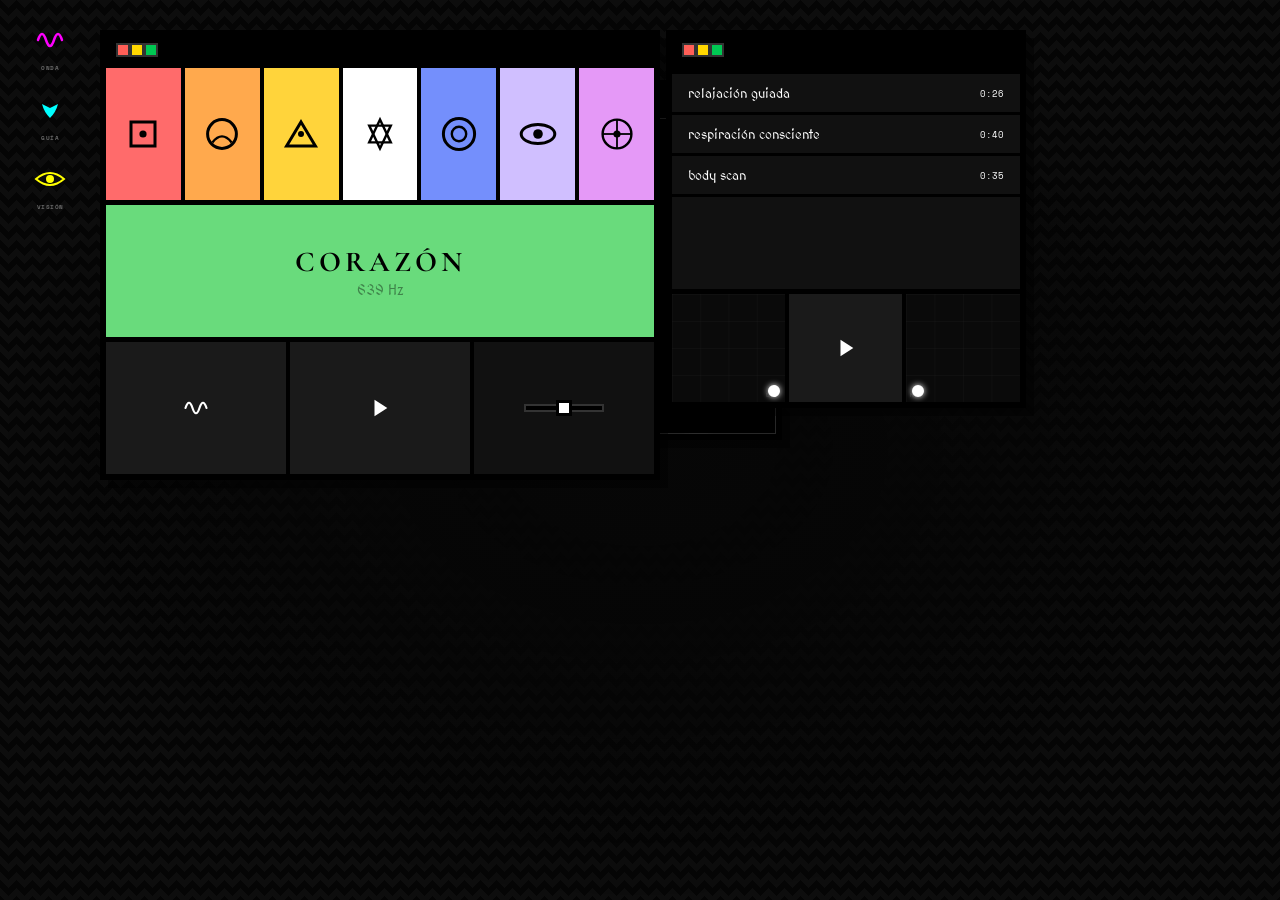
==== commit 21614fb0: "fix: mobile responsive — fullscreen by default, touch targets, bounds check - Fix titlebar buttons n" ====
--- a/index.html
+++ b/index.html
@@ -10,9 +10,8 @@
 </head>
 <body>
 
-  <div id="escritorio">
-    <div id="iconos"></div>
-  </div>
+  <div id="escritorio"></div>
+  <div id="iconos"></div>
 
   <!-- PLANTILLA: ventana chakra -->
   <template id="tmpl-chakra">
--- a/style.css
+++ b/style.css
@@ -664,6 +664,11 @@
 
 /* ── responsive ── */
 @media (max-width: 600px) {
+  body {
+    overflow: auto;
+    overflow-x: hidden;
+  }
+
   #iconos {
     flex-direction: row;
     flex-wrap: wrap;
@@ -672,18 +677,45 @@
     gap: 10px;
   }
 
-  .ventana {
+  /* only constrain non-fullscreen, non-snapped windows */
+  .ventana:not(.is-fullscreen):not(.is-snapped) {
     min-width: 0;
     width: calc(100vw - 16px) !important;
     left: 8px !important;
   }
 
-  .ventana-chakra, .ventana-medi, .ventana-viz {
-    width: calc(100vw - 16px) !important;
+  /* bigger touch targets */
+  .ventana-titlebar {
+    height: 44px;
+    padding: 0 12px;
+    gap: 10px;
+  }
+
+  .ventana-cerrar,
+  .ventana-snap,
+  .ventana-fullscreen {
+    width: 28px;
+    height: 28px;
+  }
+
+  /* disable snap on mobile */
+  .ventana-snap {
+    opacity: 0.3;
+    pointer-events: none;
   }
 
   .chakra-btn svg {
     width: 32px;
     height: 32px;
   }
-}
+
+  /* taller progress bar for touch */
+  .medi-progress {
+    height: 20px;
+  }
+
+  /* scroll inside fullscreen windows */
+  .ventana.is-fullscreen .ventana-body {
+    overflow-y: auto;
+  }
+}
